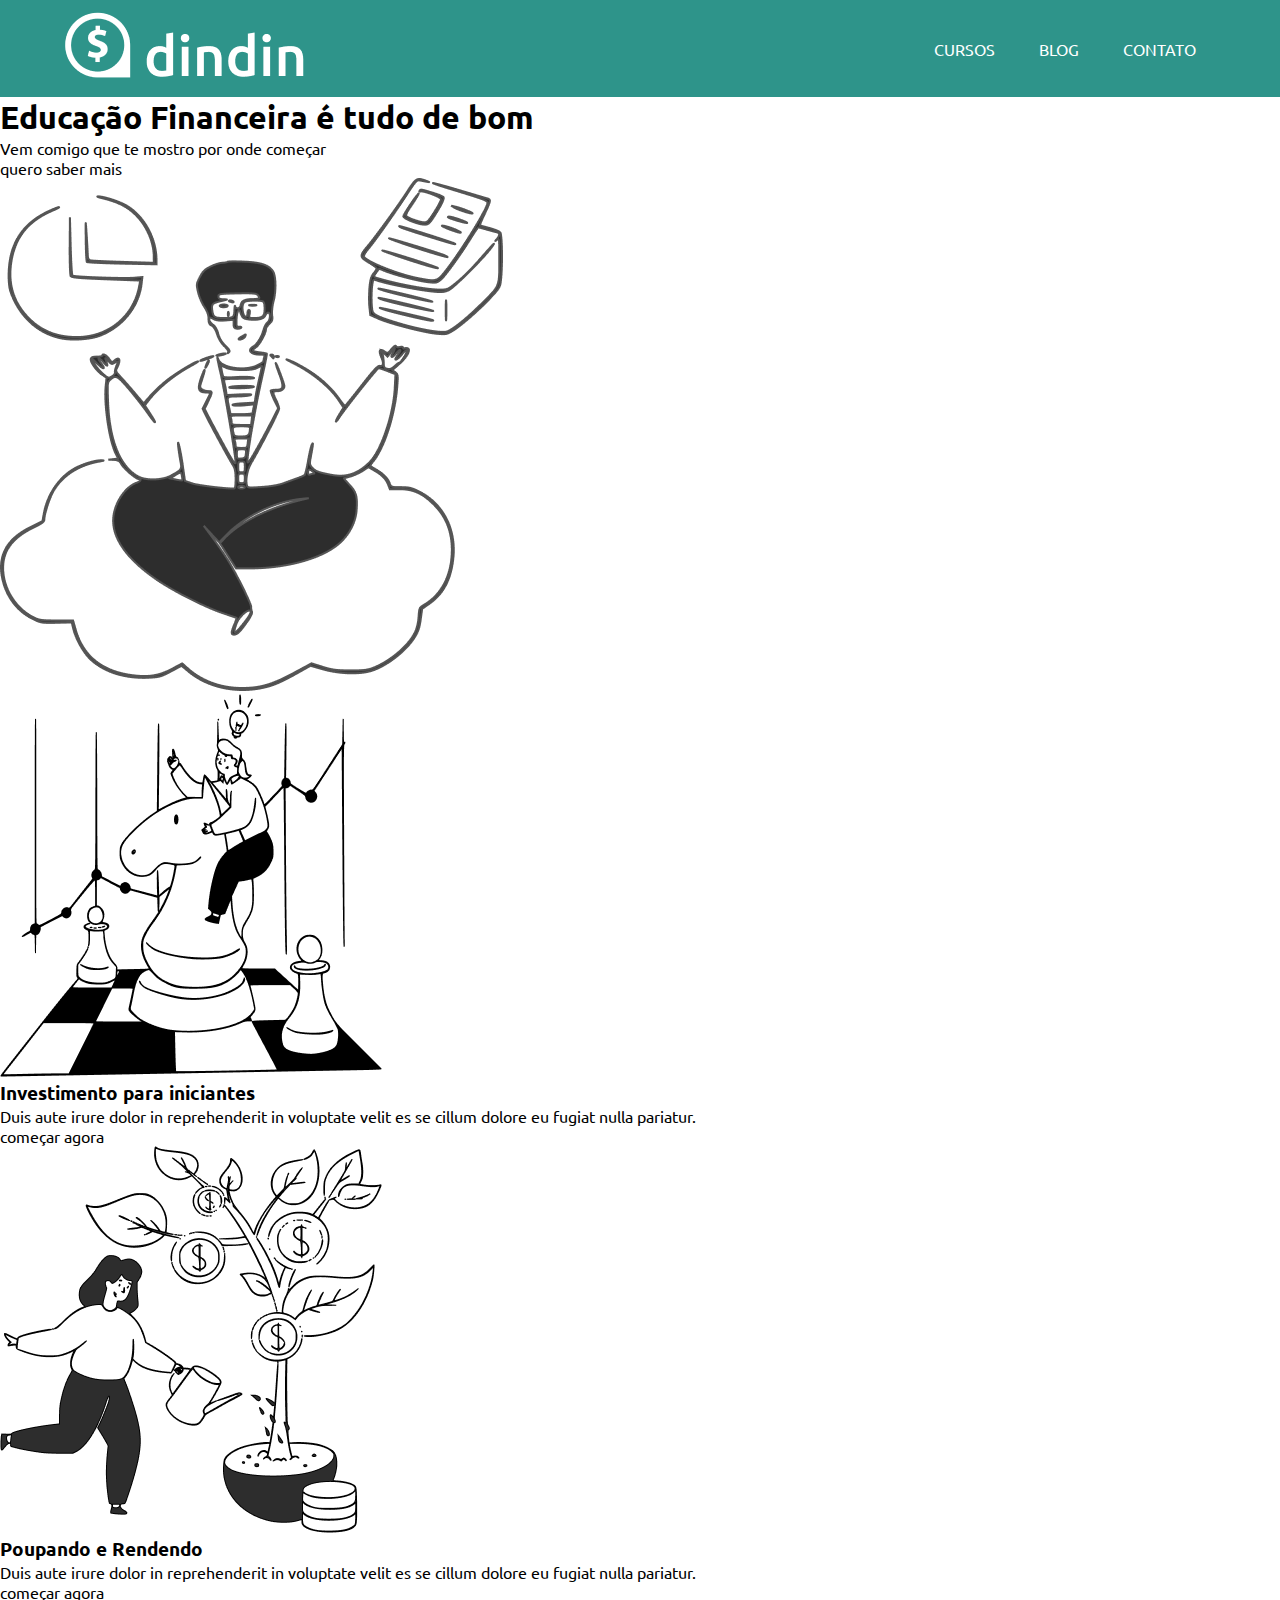
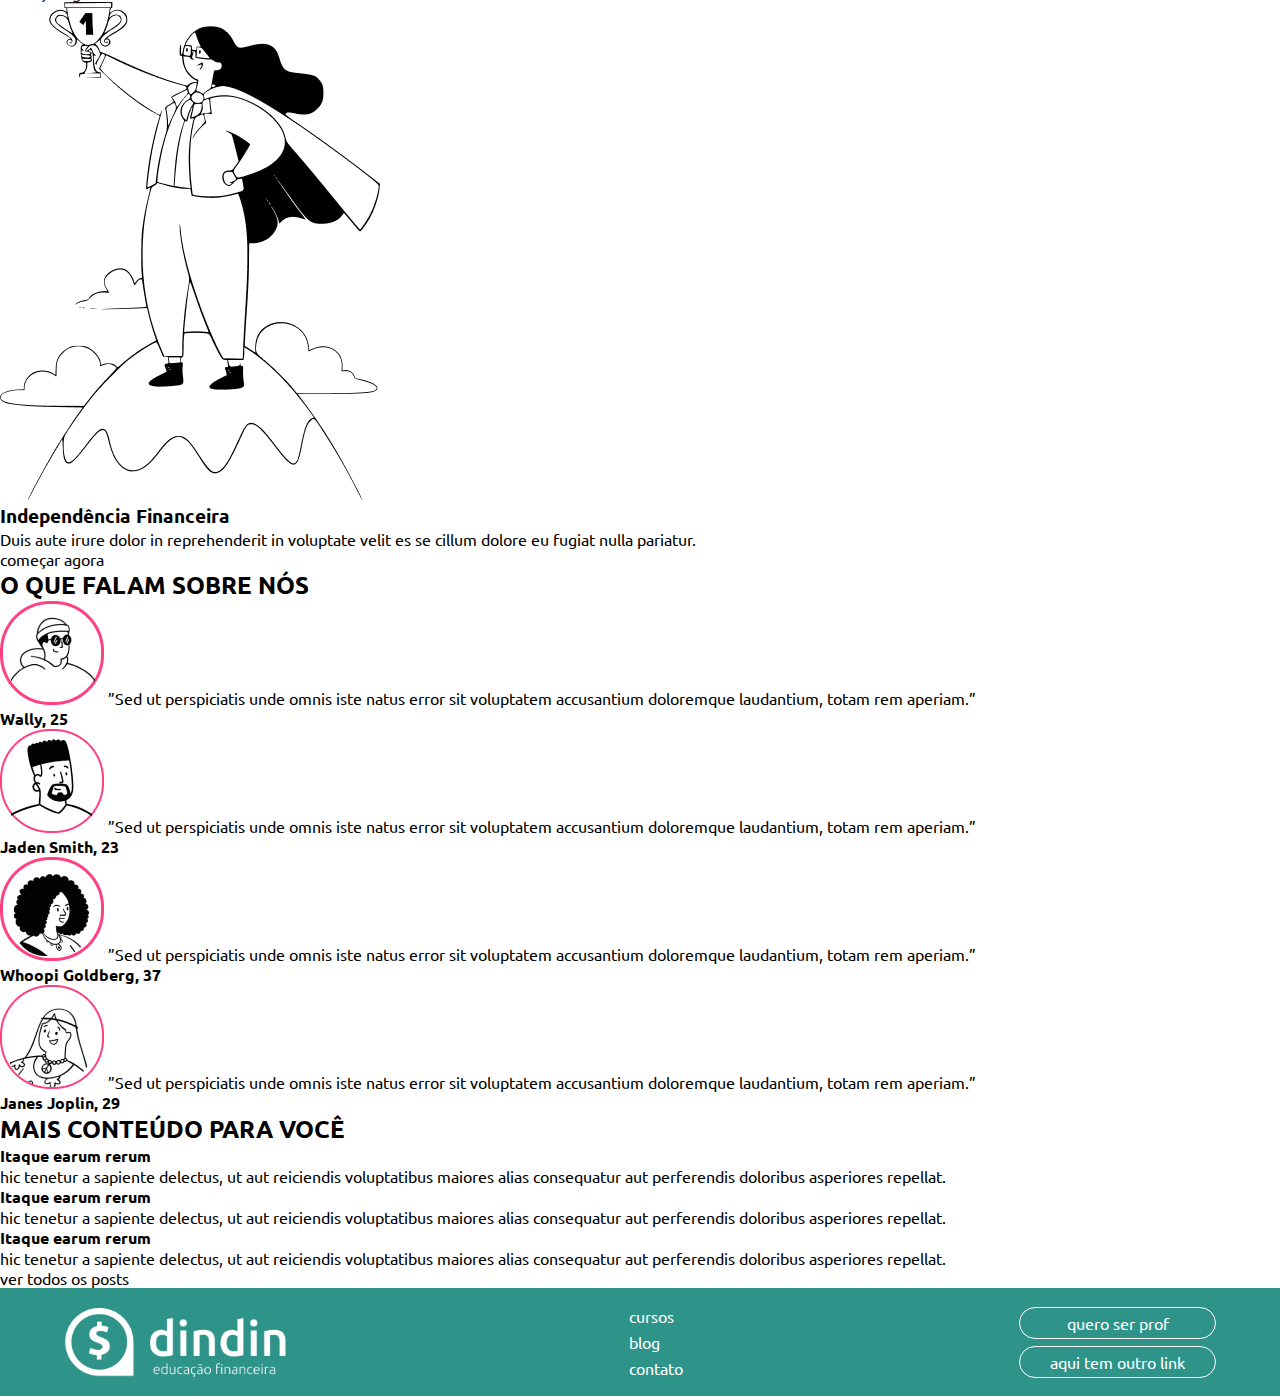
==== index.html @ 533f8ada "CSS header e footer finalizado" ====
<!DOCTYPE html>
<html lang="pt-br">
  <head>
    <meta charset="UTF-8" />
    <meta http-equiv="X-UA-Compatible" content="IE=edge" />
    <meta name="viewport" content="width=device-width, initial-scale=1.0" />
    <link rel="preconnect" href="https://fonts.googleapis.com" />
    <link rel="preconnect" href="https://fonts.gstatic.com" crossorigin />
    <link
      href="https://fonts.googleapis.com/css2?family=Ubuntu:wght@300;400;500;700&display=swap"
      rel="stylesheet"
    />
    <link rel="stylesheet" href="./src/style/style.css" />
    <link rel="stylesheet" href="./src/style/headerFooter.css" />
    <title>dindin</title>
  </head>
  <body>
    <header>
      <img src="./src/img/logo-header.png" alt="" />
      <nav class="navTopLinks">
        <ul>
          <li><a href="">CURSOS</a></li>
          <li><a href="">BLOG</a></li>
          <li><a href="">CONTATO</a></li>
        </ul>
      </nav>
    </header>
    <main>
      <section class="bannerTopoIndex">
        <article>
          <h1>Educação Financeira é tudo de bom</h1>
          <p>Vem comigo que te mostro por onde começar</p>
          <p>quero saber mais</p>
        </article>
        <article>
          <img src="./src/img/ilustra-banner.png" alt="" />
        </article>
      </section>
      <section>
        <article>
          <img src="./src/img/ilustra-poupando.png" alt="" />
          <h3>Investimento para iniciantes</h3>
          <p>
            Duis aute irure dolor in reprehenderit in voluptate velit es se
            cillum dolore eu fugiat nulla pariatur.
          </p>
          <p>começar agora</p>
        </article>
        <article>
          <img src="./src/img/ilustra-investimento.png" alt="" />
          <h3>Poupando e Rendendo</h3>
          <p>
            Duis aute irure dolor in reprehenderit in voluptate velit es se
            cillum dolore eu fugiat nulla pariatur.
          </p>
          <p>começar agora</p>
        </article>
        <article>
          <img src="./src/img/ilustra-independencia.png" alt="" />
          <h3>Independência Financeira</h3>
          <p>
            Duis aute irure dolor in reprehenderit in voluptate velit es se
            cillum dolore eu fugiat nulla pariatur.
          </p>
          <p>começar agora</p>
        </article>
      </section>
      <section>
        <h2>O QUE FALAM SOBRE NÓS</h2>
        <article>
          <div class="comentariosCard">
            <img src="./src/img/icon-wally.png" alt="" />
            <span
              >”Sed ut perspiciatis unde omnis iste natus error sit voluptatem
              accusantium doloremque laudantium, totam rem aperiam.”</span
            >
            <br />
            <span><strong>Wally, 25</strong></span>
          </div>
          <div class="comentariosCard">
            <img src="./src/img/icon-jaden.png" alt="" />
            <span
              >”Sed ut perspiciatis unde omnis iste natus error sit voluptatem
              accusantium doloremque laudantium, totam rem aperiam.”</span
            >
            <br />
            <span><strong>Jaden Smith, 23</strong></span>
          </div>
          <div class="comentariosCard">
            <img src="./src/img/icon-whoopi.png" alt="" />
            <span
              >”Sed ut perspiciatis unde omnis iste natus error sit voluptatem
              accusantium doloremque laudantium, totam rem aperiam.”</span
            >
            <br />
            <span><strong>Whoopi Goldberg, 37</strong></span>
          </div>
          <div class="comentariosCard">
            <img src="./src/img/icon-jane.png" alt="" />
            <span
              >”Sed ut perspiciatis unde omnis iste natus error sit voluptatem
              accusantium doloremque laudantium, totam rem aperiam.”</span
            >
            <br />
            <span><strong>Janes Joplin, 29</strong></span>
          </div>
        </article>
      </section>
      <section>
        <h2>MAIS CONTEÚDO PARA VOCÊ</h2>
        <div class="maisParaVoce">
          <article>
            <div></div>
            <h4>Itaque earum rerum</h4>
            <p>
              hic tenetur a sapiente delectus, ut aut reiciendis voluptatibus
              maiores alias consequatur aut perferendis doloribus asperiores
              repellat.
            </p>
          </article>
          <article>
            <div></div>
            <h4>Itaque earum rerum</h4>
            <p>
              hic tenetur a sapiente delectus, ut aut reiciendis voluptatibus
              maiores alias consequatur aut perferendis doloribus asperiores
              repellat.
            </p>
          </article>
          <article>
            <div></div>
            <h4>Itaque earum rerum</h4>
            <p>
              hic tenetur a sapiente delectus, ut aut reiciendis voluptatibus
              maiores alias consequatur aut perferendis doloribus asperiores
              repellat.
            </p>
          </article>
        </div>
        <p>ver todos os posts</p>
      </section>
    </main>
    <footer>
      <img src="./src/img/logo-footer.png" alt="" />
      <nav class="navFooterLinks">
        <ul>
          <li><a>cursos</a></li>
          <li><a>blog</a></li>
          <li><a>contato</a></li>
        </ul>
      </nav>
      <section class="btnFooter">
        <p>quero ser prof</p>
        <p>aqui tem outro link</p>
      </section>
    </footer>
  </body>
</html>
---- src/style/headerFooter.css ----
* {
  margin: 0;
  padding: 0;
  box-sizing: border-box;
  font-family: "Ubuntu", sans-serif;
}

/* header */

header {
  display: flex;
  justify-content: space-between;
  align-items: center;
  background-color: #2e948a;
  padding: 10px 5%;
}

.navTopLinks {
  list-style: none;
}

.navTopLinks li {
  display: inline-block;
  padding: 0 20px;
}

.navTopLinks li a {
  text-decoration: none;
  color: #fff;
  transition: all 0.3s ease 0s;
}
.navTopLinks li a:hover {
  font-weight: 700;
}

/* footer */

footer {
  display: flex;
  justify-content: space-between;
  align-items: center;
  background-color: #2e948a;
  padding: 15px 5%;
}

footer img {
  height: 75px;
}

.navFooterLinks ul {
  list-style: none;
}

.navFooterLinks li {
  padding: 3px 0;
}

.navFooterLinks li a {
  text-decoration: none;
  cursor: pointer;
  color: #fff;
  transition: all 0.3s ease 0s;
}

.navFooterLinks li a:hover {
  font-weight: 700;
}

.btnFooter :first-child {
    margin-bottom: 7px;
}

.btnFooter p{
    text-align: center;
    color: #fff;
    border: 1px solid #fff;
    border-radius: 30px;
    padding: 5px 30px;
}
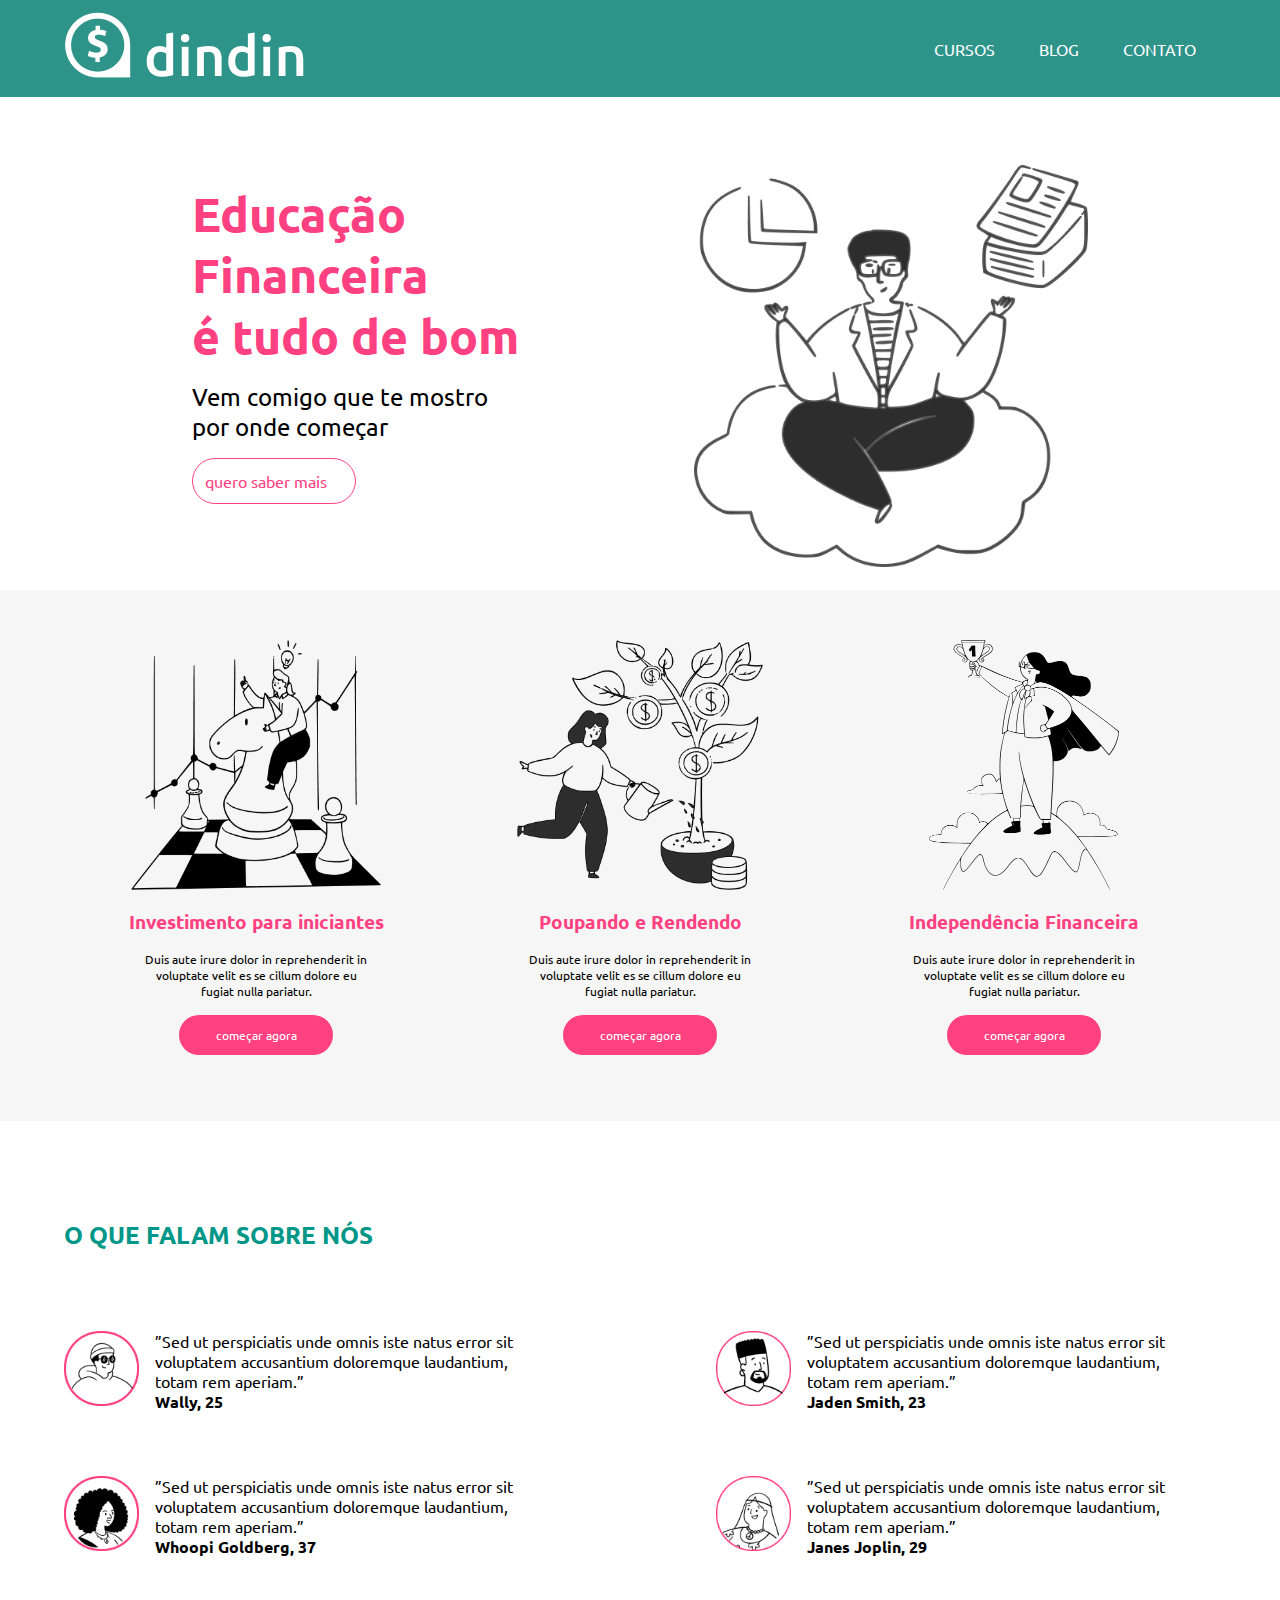
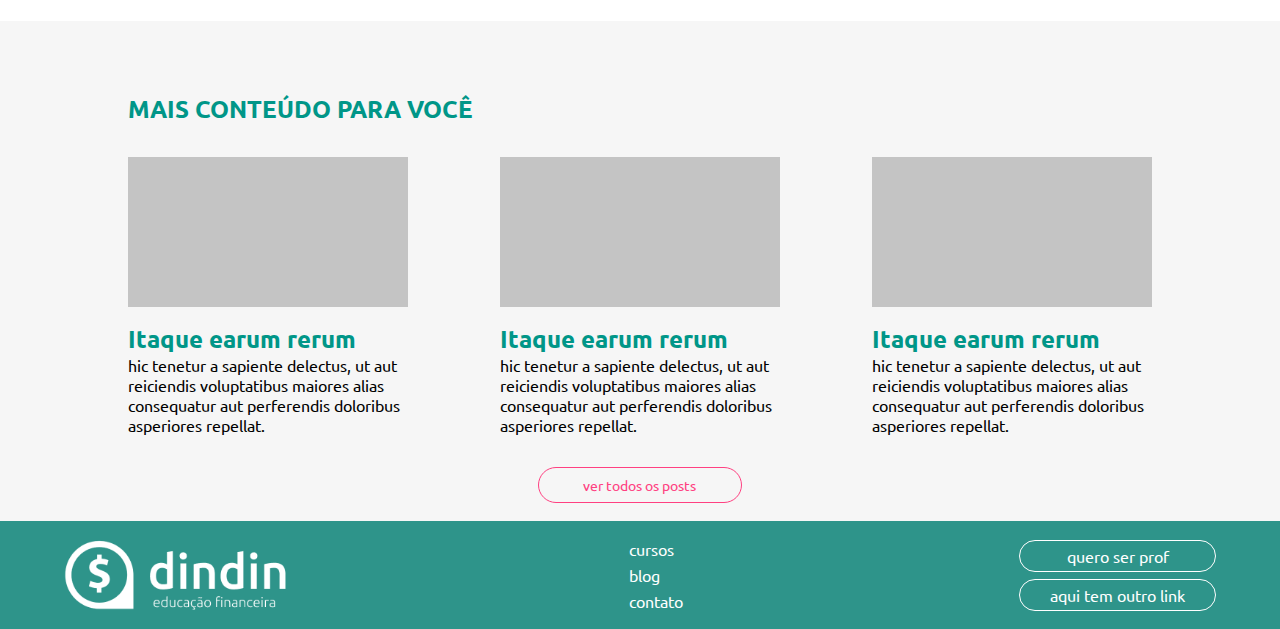
==== commit a98f4611: "CSS index finalizado" ====
--- a/index.html
+++ b/index.html
@@ -28,15 +28,15 @@
     <main>
       <section class="bannerTopoIndex">
         <article>
-          <h1>Educação Financeira é tudo de bom</h1>
-          <p>Vem comigo que te mostro por onde começar</p>
+          <h1>Educação <br />Financeira <br />é tudo de bom</h1>
+          <p>Vem comigo que te mostro <br />por onde começar</p>
           <p>quero saber mais</p>
         </article>
         <article>
           <img src="./src/img/ilustra-banner.png" alt="" />
         </article>
       </section>
-      <section>
+      <section class="cursos">
         <article>
           <img src="./src/img/ilustra-poupando.png" alt="" />
           <h3>Investimento para iniciantes</h3>
@@ -65,48 +65,52 @@
           <p>começar agora</p>
         </article>
       </section>
-      <section>
+      <section class="sobre">
         <h2>O QUE FALAM SOBRE NÓS</h2>
         <article>
           <div class="comentariosCard">
             <img src="./src/img/icon-wally.png" alt="" />
-            <span
-              >”Sed ut perspiciatis unde omnis iste natus error sit voluptatem
-              accusantium doloremque laudantium, totam rem aperiam.”</span
-            >
-            <br />
-            <span><strong>Wally, 25</strong></span>
+            <section>
+              <p>
+                ”Sed ut perspiciatis unde omnis iste natus error sit voluptatem
+                accusantium doloremque laudantium, totam rem aperiam.”
+              </p>
+              <p><strong>Wally, 25</strong></p>
+            </section>
           </div>
           <div class="comentariosCard">
             <img src="./src/img/icon-jaden.png" alt="" />
-            <span
-              >”Sed ut perspiciatis unde omnis iste natus error sit voluptatem
-              accusantium doloremque laudantium, totam rem aperiam.”</span
-            >
-            <br />
-            <span><strong>Jaden Smith, 23</strong></span>
+            <section>
+              <p>
+                ”Sed ut perspiciatis unde omnis iste natus error sit voluptatem
+                accusantium doloremque laudantium, totam rem aperiam.”
+              </p>
+              <p><strong>Jaden Smith, 23</strong></p>
+            </section>
           </div>
           <div class="comentariosCard">
             <img src="./src/img/icon-whoopi.png" alt="" />
-            <span
-              >”Sed ut perspiciatis unde omnis iste natus error sit voluptatem
-              accusantium doloremque laudantium, totam rem aperiam.”</span
-            >
-            <br />
-            <span><strong>Whoopi Goldberg, 37</strong></span>
+            <section>
+              <p>
+                ”Sed ut perspiciatis unde omnis iste natus error sit voluptatem
+                accusantium doloremque laudantium, totam rem aperiam.”
+              </p>
+              <p><strong>Whoopi Goldberg, 37</strong></p>
+            </section>
           </div>
           <div class="comentariosCard">
             <img src="./src/img/icon-jane.png" alt="" />
-            <span
-              >”Sed ut perspiciatis unde omnis iste natus error sit voluptatem
-              accusantium doloremque laudantium, totam rem aperiam.”</span
-            >
-            <br />
-            <span><strong>Janes Joplin, 29</strong></span>
+            <section>
+              <p>
+                ”Sed ut perspiciatis unde omnis iste natus error sit voluptatem
+                accusantium doloremque laudantium, totam rem aperiam.”
+              </p>
+              <p><strong>Janes Joplin, 29</strong></p>
+            </section>
           </div>
         </article>
       </section>
-      <section>
+      <section class="conteudo">
         <h2>MAIS CONTEÚDO PARA VOCÊ</h2>
         <div class="maisParaVoce">
           <article>
@@ -137,7 +141,7 @@
             </p>
           </article>
         </div>
-        <p>ver todos os posts</p>
+        <p id="todosPosts">ver todos os posts</p>
       </section>
     </main>
     <footer>
--- a/src/style/style.css
+++ b/src/style/style.css
@@ -0,0 +1,158 @@
+/* banner Topo */
+
+.bannerTopoIndex {
+  display: flex;
+  justify-content: space-between;
+  padding: 20px 15%;
+}
+
+.bannerTopoIndex {
+  align-items: center;
+}
+
+.bannerTopoIndex article h1 {
+  color: #ff4081;
+  font-size: 3em;
+  padding-bottom: 1rem;
+}
+
+.bannerTopoIndex article :nth-child(2) {
+  font-size: 1.5em;
+  padding-bottom: 1rem;
+}
+
+.bannerTopoIndex article :nth-child(3) {
+  color: #ff4081;
+  max-width: 50%;
+  padding: 0.75rem;
+  border: 1px solid #ff4081;
+  border-radius: 50px;
+}
+
+.bannerTopoIndex article img {
+  max-height: 450px;
+  padding-top: 3rem;
+}
+
+/* cursos */
+
+.cursos {
+  display: flex;
+  justify-content: space-between;
+  padding: 50px 5%;
+  background-color: #f6f6f6;
+}
+
+.cursos article {
+  text-align: center;
+  max-height: 600px;
+}
+
+.cursos article img {
+  max-height: 250px;
+}
+
+.cursos article :nth-child(2) {
+  padding: 1rem 0;
+  color: #ff4081;
+  font-weight: 700;
+}
+
+.cursos article :nth-child(3) {
+  font-size: 0.75em;
+  text-align: center;
+  padding: 0 5rem;
+}
+
+.cursos article :nth-child(4) {
+  margin: 1rem auto;
+  max-width: 40%;
+  font-size: 0.75em;
+  background-color: #ff4081;
+  color: #fff;
+  border-radius: 50px;
+  padding: 0.75rem;
+}
+
+/* sobre */
+
+.sobre {
+  max-height: 500px;
+  padding: 50px 5%;
+}
+
+.sobre h2 {
+  color: #009688;
+  margin: 3rem 0;
+}
+
+.sobre article {
+  display: flex;
+  flex-wrap: wrap;
+  justify-content: space-between;
+}
+
+.comentariosCard {
+  display: flex;
+  flex-wrap: wrap;
+  max-width: 500px;
+  padding: 2rem 0;
+}
+
+.comentariosCard img {
+  max-height: 75px;
+  align-items: center;
+}
+
+.comentariosCard :nth-child(2) {
+  padding-left: 1rem;
+  max-width: 80%;
+}
+
+.comentariosCard section :nth-child(2) {
+  padding-left: 0;
+}
+
+/* conteudo */
+.conteudo {
+  max-height: 500px;
+  padding: 40px 10%;
+  background-color: #f6f6f6;
+}
+
+.conteudo h2 {
+  color: #009688;
+  padding: 2rem 0;
+}
+
+.maisParaVoce {
+  display: flex;
+  justify-content: space-between;
+}
+
+.maisParaVoce article div {
+  height: 150px;
+  width: 280px;
+  background-color: #c4c4c4;
+  margin-bottom: 1rem;
+}
+
+.maisParaVoce article h4 {
+  color: #009688;
+  font-size: 1.5em;
+}
+
+.maisParaVoce article p {
+  max-width: 280px;
+}
+
+#todosPosts {
+  margin: 2rem auto;
+  text-align: center;
+  max-width: 20%;
+  font-size: 0.9em;
+  color: #ff4081;
+  border: 1px solid #ff4081;
+  border-radius: 50px;
+  padding: 0.5rem;
+}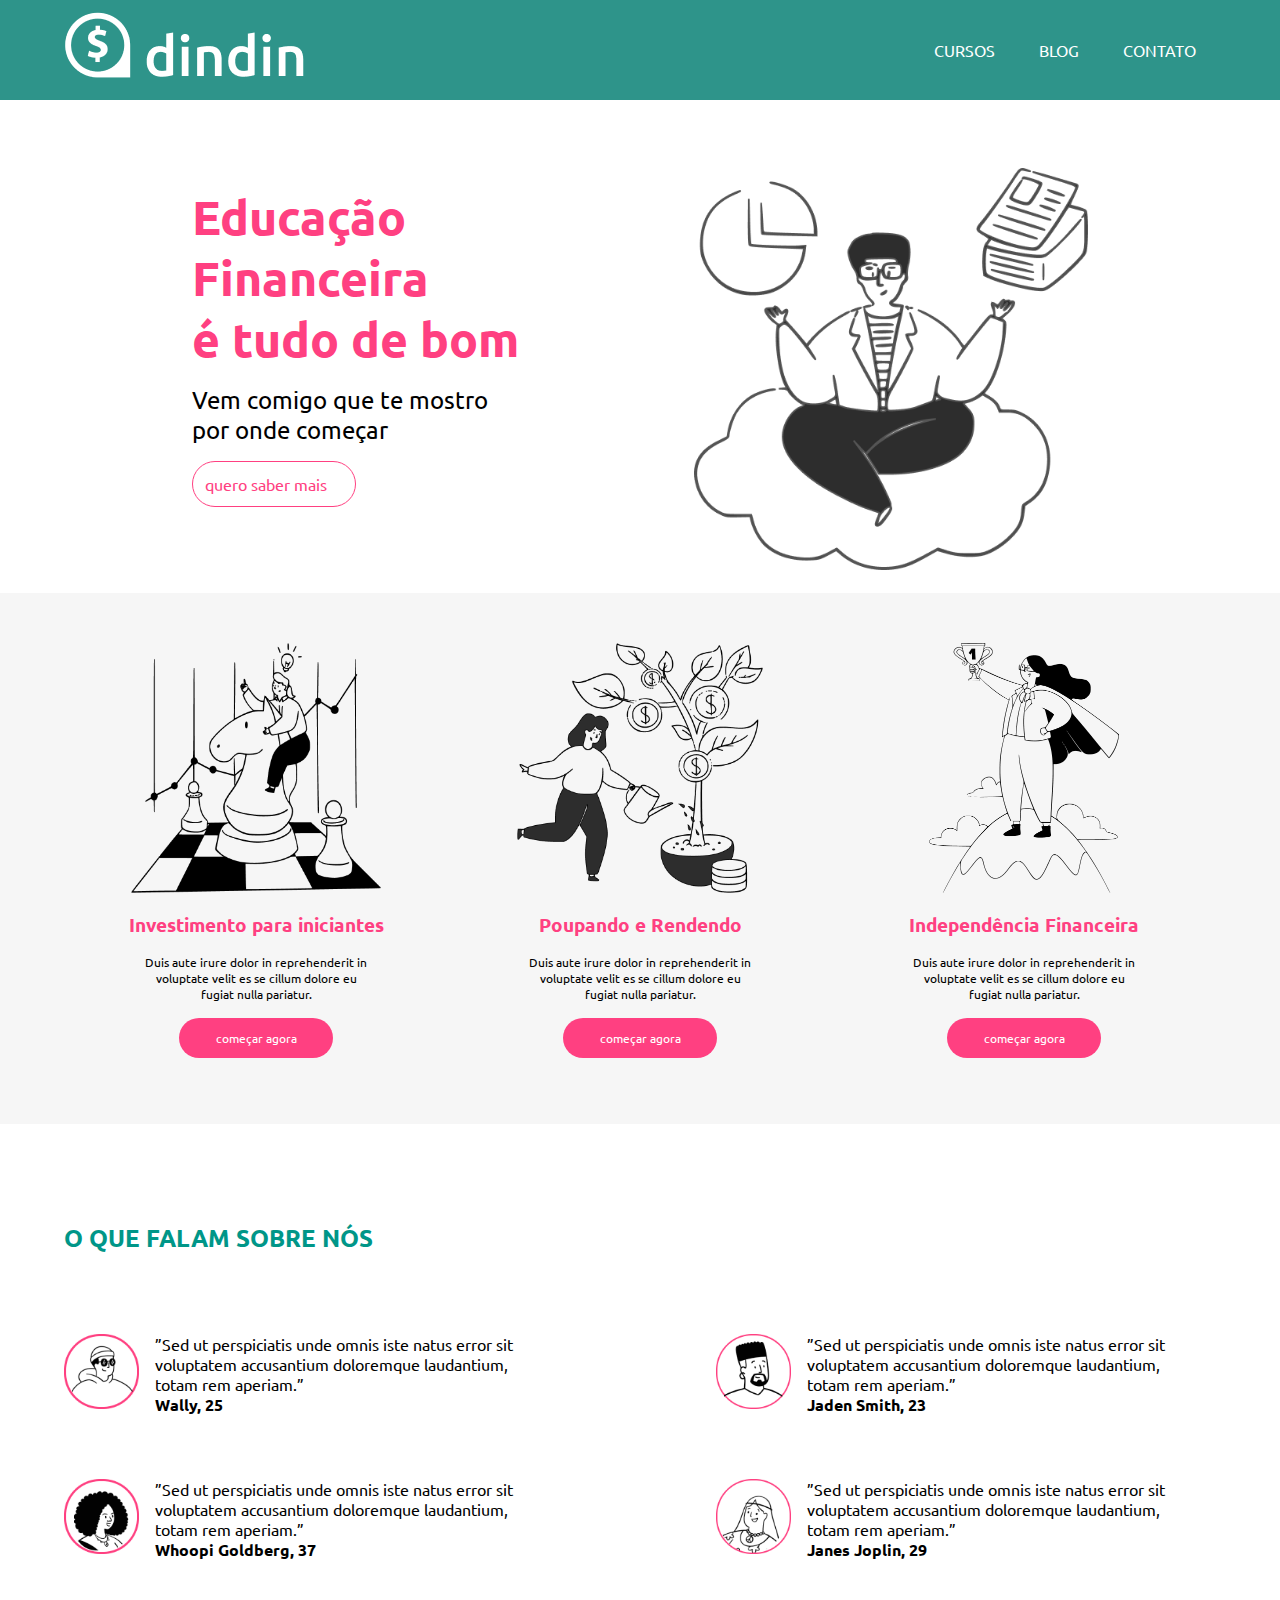
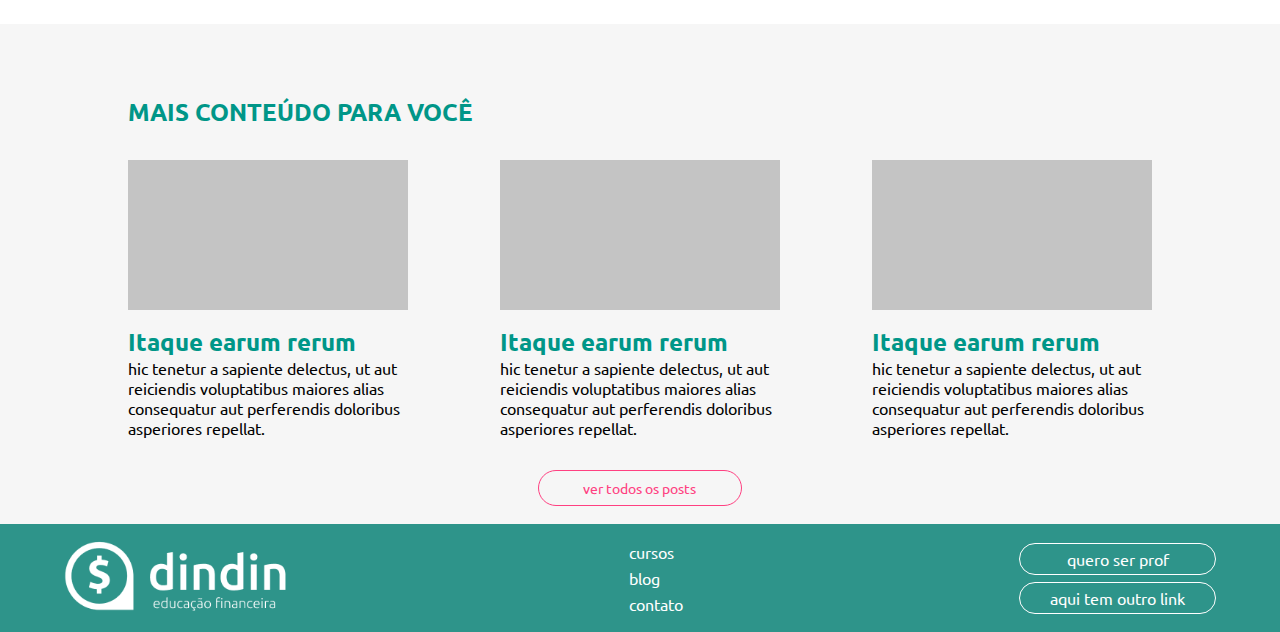
==== commit e923ac84: "Contato, HTML + CSS" ====
--- a/index.html
+++ b/index.html
@@ -16,12 +16,14 @@
   </head>
   <body>
     <header>
-      <img src="./src/img/logo-header.png" alt="" />
+      <a href="#">
+        <img src="./src/img/logo-header.png" alt="" />
+      </a>
       <nav class="navTopLinks">
         <ul>
           <li><a href="">CURSOS</a></li>
           <li><a href="">BLOG</a></li>
-          <li><a href="">CONTATO</a></li>
+          <li><a href="./src/pages/contato.html">CONTATO</a></li>
         </ul>
       </nav>
     </header>
@@ -145,7 +147,9 @@
       </section>
     </main>
     <footer>
-      <img src="./src/img/logo-footer.png" alt="" />
+      <a href="#">
+        <img src="./src/img/logo-footer.png" alt="" />
+      </a>
       <nav class="navFooterLinks">
         <ul>
           <li><a>cursos</a></li>
--- a/src/style/headerFooter.css
+++ b/src/style/headerFooter.css
@@ -76,4 +76,8 @@
     border: 1px solid #fff;
     border-radius: 30px;
     padding: 5px 30px;
+}
+
+.btnFooter p:hover{
+  cursor: pointer;
 }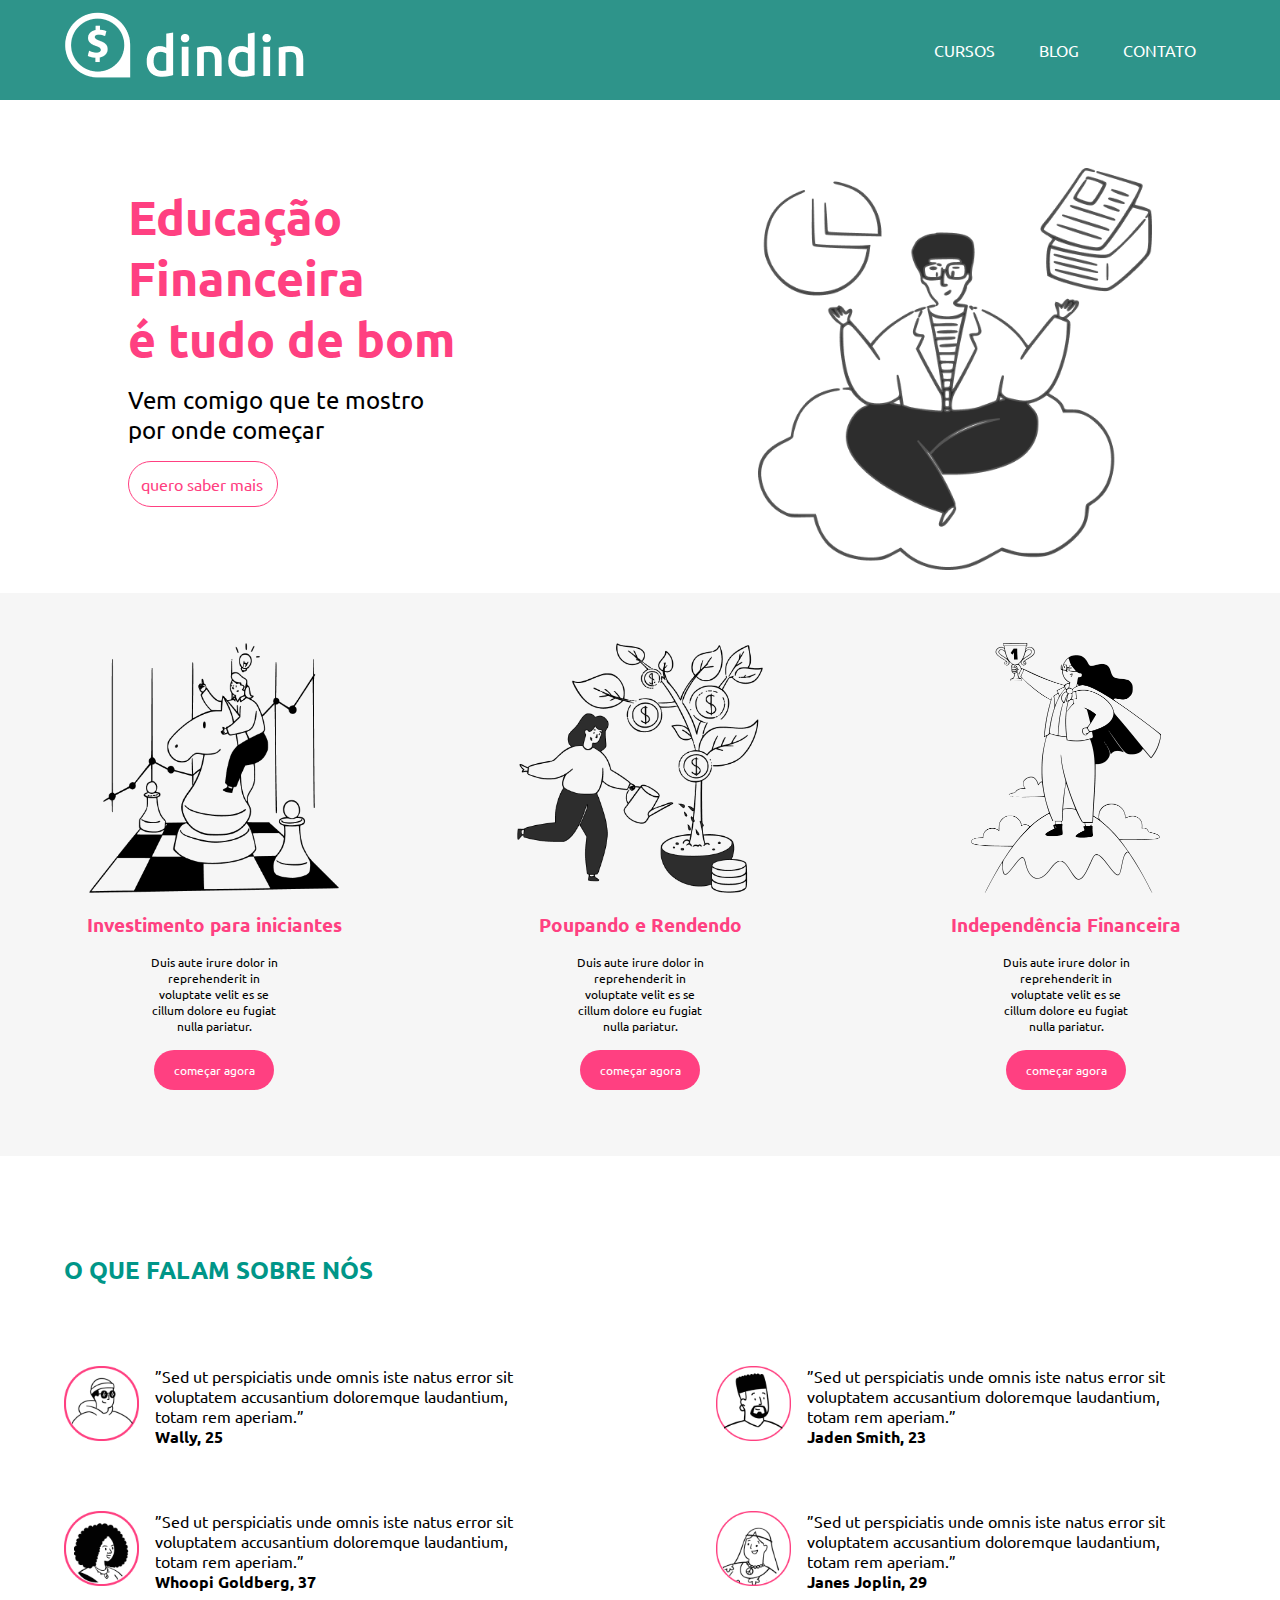
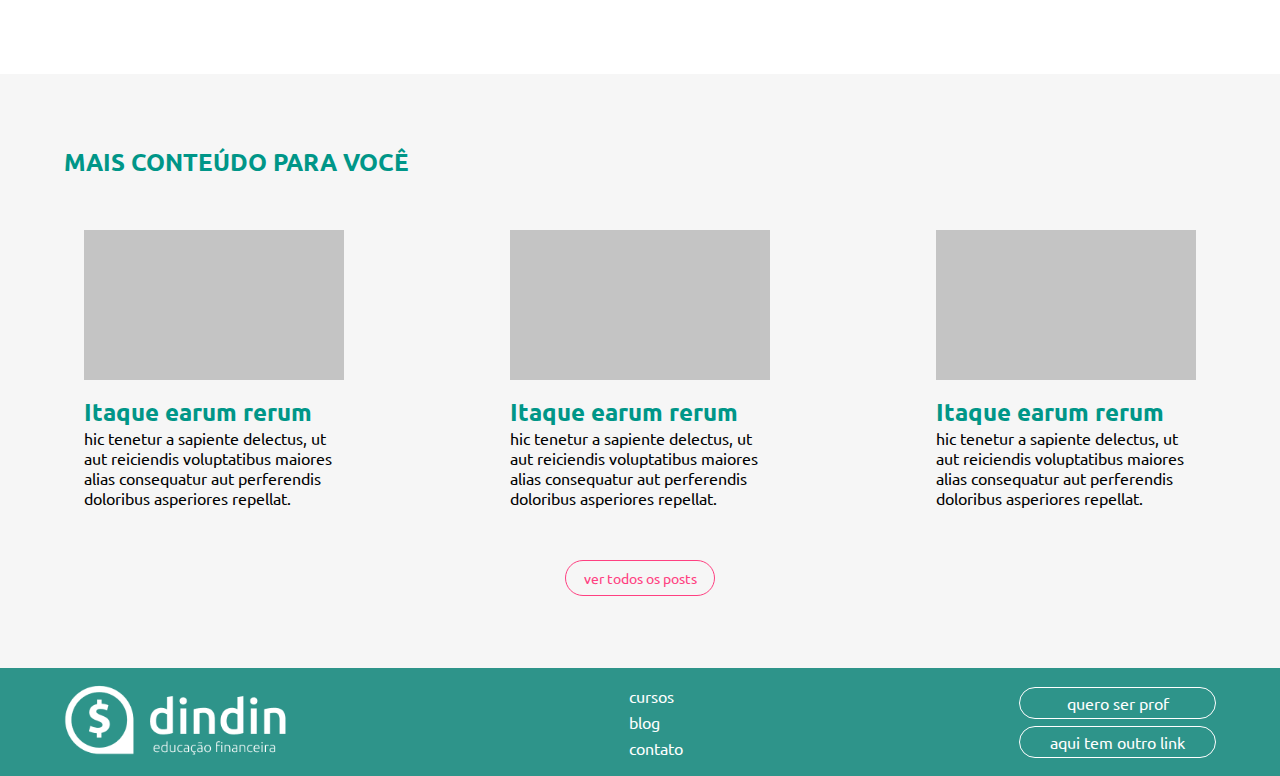
==== commit a44fbf3e: "Projeto finalizado" ====
--- a/index.html
+++ b/index.html
@@ -17,61 +17,61 @@
   <body>
     <header>
       <a href="#">
-        <img src="./src/img/logo-header.png" alt="" />
+        <img src="./src/img/logo-header.png" alt="logo dindin" />
       </a>
       <nav class="navTopLinks">
         <ul>
-          <li><a href="">CURSOS</a></li>
-          <li><a href="">BLOG</a></li>
+          <li><a href="./src/pages/cursos.html">CURSOS</a></li>
+          <li><a href="./src/pages/blog.html">BLOG</a></li>
           <li><a href="./src/pages/contato.html">CONTATO</a></li>
         </ul>
       </nav>
     </header>
     <main>
-      <section class="bannerTopoIndex">
-        <article>
+      <article class="bannerTopoIndex">
+        <section>
           <h1>Educação <br />Financeira <br />é tudo de bom</h1>
           <p>Vem comigo que te mostro <br />por onde começar</p>
           <p>quero saber mais</p>
-        </article>
-        <article>
-          <img src="./src/img/ilustra-banner.png" alt="" />
-        </article>
-      </section>
-      <section class="cursos">
-        <article>
-          <img src="./src/img/ilustra-poupando.png" alt="" />
+        </section>
+        <section>
+          <img src="./src/img/ilustra-banner.png" alt="Imagem banner" />
+        </section>
+      </article>
+      <article class="cursos">
+        <section>
+          <img src="./src/img/ilustra-investimento.png" alt="Imagem Investimento" />
           <h3>Investimento para iniciantes</h3>
           <p>
             Duis aute irure dolor in reprehenderit in voluptate velit es se
             cillum dolore eu fugiat nulla pariatur.
           </p>
           <p>começar agora</p>
-        </article>
-        <article>
-          <img src="./src/img/ilustra-investimento.png" alt="" />
+        </section>
+        <section>
+          <img src="./src/img/ilustra-poupando.png" alt="Imagem Poupando" />
           <h3>Poupando e Rendendo</h3>
           <p>
             Duis aute irure dolor in reprehenderit in voluptate velit es se
             cillum dolore eu fugiat nulla pariatur.
           </p>
           <p>começar agora</p>
-        </article>
-        <article>
-          <img src="./src/img/ilustra-independencia.png" alt="" />
+        </section>
+        <section>
+          <img src="./src/img/ilustra-independencia.png" alt="Imagem Independência Financeira" />
           <h3>Independência Financeira</h3>
           <p>
             Duis aute irure dolor in reprehenderit in voluptate velit es se
             cillum dolore eu fugiat nulla pariatur.
           </p>
           <p>começar agora</p>
-        </article>
-      </section>
+        </section>
+      </article>
       <section class="sobre">
         <h2>O QUE FALAM SOBRE NÓS</h2>
         <article>
           <div class="comentariosCard">
-            <img src="./src/img/icon-wally.png" alt="" />
+            <img src="./src/img/icon-wally.png" alt="Avatar Wally" />
             <section>
               <p>
                 ”Sed ut perspiciatis unde omnis iste natus error sit voluptatem
@@ -81,7 +81,7 @@
             </section>
           </div>
           <div class="comentariosCard">
-            <img src="./src/img/icon-jaden.png" alt="" />
+            <img src="./src/img/icon-jaden.png" alt="Avatar Jaden" />
             <section>
               <p>
                 ”Sed ut perspiciatis unde omnis iste natus error sit voluptatem
@@ -91,7 +91,7 @@
             </section>
           </div>
           <div class="comentariosCard">
-            <img src="./src/img/icon-whoopi.png" alt="" />
+            <img src="./src/img/icon-whoopi.png" alt="Avatar Whoopi" />
             <section>
               <p>
                 ”Sed ut perspiciatis unde omnis iste natus error sit voluptatem
@@ -101,7 +101,7 @@
             </section>
           </div>
           <div class="comentariosCard">
-            <img src="./src/img/icon-jane.png" alt="" />
+            <img src="./src/img/icon-jane.png" alt="Avatar Janes" />
             <section>
               <p>
                 ”Sed ut perspiciatis unde omnis iste natus error sit voluptatem
@@ -112,10 +112,10 @@
           </div>
         </article>
       </section>
-      <section class="conteudo">
+      <article class="conteudo">
         <h2>MAIS CONTEÚDO PARA VOCÊ</h2>
         <div class="maisParaVoce">
-          <article>
+          <section>
             <div></div>
             <h4>Itaque earum rerum</h4>
             <p>
@@ -123,8 +123,8 @@
               maiores alias consequatur aut perferendis doloribus asperiores
               repellat.
             </p>
-          </article>
-          <article>
+          </section>
+          <section>
             <div></div>
             <h4>Itaque earum rerum</h4>
             <p>
@@ -132,8 +132,8 @@
               maiores alias consequatur aut perferendis doloribus asperiores
               repellat.
             </p>
-          </article>
-          <article>
+          </section>
+          <section>
             <div></div>
             <h4>Itaque earum rerum</h4>
             <p>
@@ -141,20 +141,20 @@
               maiores alias consequatur aut perferendis doloribus asperiores
               repellat.
             </p>
-          </article>
+          </section>
         </div>
         <p id="todosPosts">ver todos os posts</p>
-      </section>
+      </article>
     </main>
     <footer>
       <a href="#">
-        <img src="./src/img/logo-footer.png" alt="" />
+        <img src="./src/img/logo-footer.png" alt="logo footer" />
       </a>
       <nav class="navFooterLinks">
         <ul>
-          <li><a>cursos</a></li>
-          <li><a>blog</a></li>
-          <li><a>contato</a></li>
+          <li><a href="./src/pages/cursos.html">cursos</a></li>
+          <li><a href="./src/pages/blog.html">blog</a></li>
+          <li><a href="./src/pages/contato.html">contato</a></li>
         </ul>
       </nav>
       <section class="btnFooter">
@@ -163,4 +163,4 @@
       </section>
     </footer>
   </body>
-</html>
+</html>--- a/src/style/style.css
+++ b/src/style/style.css
@@ -3,33 +3,33 @@
 .bannerTopoIndex {
   display: flex;
   justify-content: space-between;
-  padding: 20px 15%;
+  padding: 20px 10%;
 }
 
 .bannerTopoIndex {
   align-items: center;
 }
 
-.bannerTopoIndex article h1 {
+.bannerTopoIndex section h1 {
   color: #ff4081;
   font-size: 3em;
   padding-bottom: 1rem;
 }
 
-.bannerTopoIndex article :nth-child(2) {
+.bannerTopoIndex section :nth-child(2) {
   font-size: 1.5em;
   padding-bottom: 1rem;
 }
 
-.bannerTopoIndex article :nth-child(3) {
+.bannerTopoIndex section :nth-child(3) {
   color: #ff4081;
-  max-width: 50%;
+  width: 150px;
   padding: 0.75rem;
   border: 1px solid #ff4081;
   border-radius: 50px;
 }
 
-.bannerTopoIndex article img {
+.bannerTopoIndex section img {
   max-height: 450px;
   padding-top: 3rem;
 }
@@ -39,32 +39,33 @@
 .cursos {
   display: flex;
   justify-content: space-between;
+  flex-wrap: wrap;
   padding: 50px 5%;
   background-color: #f6f6f6;
 }
 
-.cursos article {
+.cursos section {
   text-align: center;
-  max-height: 600px;
+  width: 300px;
 }
 
-.cursos article img {
+.cursos section img {
   max-height: 250px;
 }
 
-.cursos article :nth-child(2) {
+.cursos section :nth-child(2) {
   padding: 1rem 0;
   color: #ff4081;
   font-weight: 700;
 }
 
-.cursos article :nth-child(3) {
+.cursos section :nth-child(3) {
   font-size: 0.75em;
   text-align: center;
   padding: 0 5rem;
 }
 
-.cursos article :nth-child(4) {
+.cursos section :nth-child(4) {
   margin: 1rem auto;
   max-width: 40%;
   font-size: 0.75em;
@@ -77,7 +78,6 @@
 /* sobre */
 
 .sobre {
-  max-height: 500px;
   padding: 50px 5%;
 }
 
@@ -115,8 +115,7 @@
 
 /* conteudo */
 .conteudo {
-  max-height: 500px;
-  padding: 40px 10%;
+  padding: 40px 5%;
   background-color: #f6f6f6;
 }
 
@@ -128,31 +127,49 @@
 .maisParaVoce {
   display: flex;
   justify-content: space-between;
+  flex-wrap: wrap;
 }
 
-.maisParaVoce article div {
+.maisParaVoce section {
+  padding: 20px;
+  width: 300px;
+}
+
+.maisParaVoce section div {
   height: 150px;
-  width: 280px;
+  width: 260px;
   background-color: #c4c4c4;
   margin-bottom: 1rem;
 }
 
-.maisParaVoce article h4 {
+.maisParaVoce section h4 {
   color: #009688;
   font-size: 1.5em;
 }
 
-.maisParaVoce article p {
+.maisParaVoce section p {
   max-width: 280px;
 }
 
 #todosPosts {
   margin: 2rem auto;
   text-align: center;
-  max-width: 20%;
+  width: 150px;
   font-size: 0.9em;
   color: #ff4081;
   border: 1px solid #ff4081;
   border-radius: 50px;
   padding: 0.5rem;
+}
+
+@media screen and (max-width: 768px) {
+
+  .bannerTopoIndex {
+    padding: 20px 5%;
+  }
+
+  .bannerTopoIndex section img{
+    display: none;
+  }
+  
 }--- a/src/style/headerFooter.css
+++ b/src/style/headerFooter.css
@@ -80,4 +80,26 @@
 
 .btnFooter p:hover{
   cursor: pointer;
+}
+
+@media screen and (max-width: 768px) {
+  footer{
+    flex-direction: column;
+  }
+
+  .navFooterLinks {
+    padding: 5px 0;
+  }
+}
+
+@media screen and (max-width: 425px){
+  header {
+    flex-direction: column;
+    justify-content: space-around;
+  }
+
+  .navTopLinks li{
+    padding: 5px 5px;
+  }
+
 }